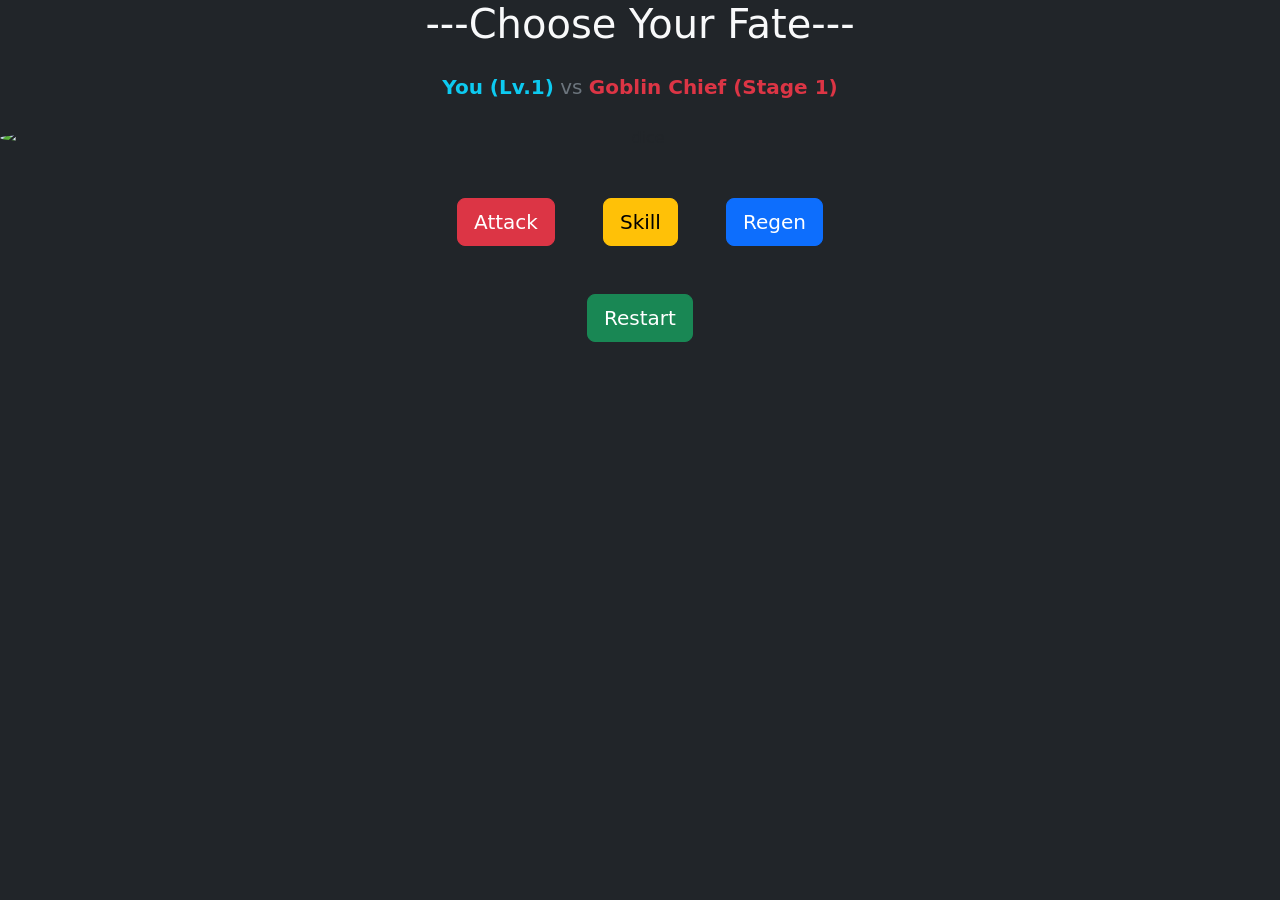
==== game.html @ 253d4042 "Added Landing page" ====
<!-- CopyCat Branch -->
<!DOCTYPE html>
<html lang="en">
<head>
    <meta charset="UTF-8">
    <meta name="viewport" content="width=device-width, initial-scale=1.0">
    <link href="https://cdn.jsdelivr.net/npm/bootstrap@5.3.8/dist/css/bootstrap.min.css" rel="stylesheet" integrity="sha384-sRIl4kxILFvY47J16cr9ZwB07vP4J8+LH7qKQnuqkuIAvNWLzeN8tE5YBujZqJLB" crossorigin="anonymous">
</head>
    <title>Dungeons and Dragons Game</title>
</head>
<body class="bg-dark">
    <div class="text-center">
    <h1 class="text-light mb-4">---Choose Your Fate---</h1>
    <p class="text-light fs-5 mb-4">
        <span class="fw-bold text-info" id="playerNameDisplay">You</span>
        <span class="text-secondary"> vs </span>
        <span class="fw-bold text-danger" id="enemyNameDisplay">Dragon</span>
    </p>

    <img src="https://i.pinimg.com/originals/91/a5/89/91a5892bcda478077dfd157d7f4f7794.gif"
        class="rounded-circle img-fluid mx-auto d-block" alt="dice"
        style="max-width: 100%; max-height: 70vh; width: auto; height: auto;">

    <div class="mt-5 d-flex justify-content-center gap-5">
        <button class="btn btn-danger btn-lg action-btn" onclick="action(1)">Attack</button>
        <button class="btn btn-warning btn-lg action-btn" onclick="action(2)">Skill</button>
        <button class="btn btn-primary btn-lg action-btn" onclick="action(3)">Regen</button>
    </div>
    <div class="mt-5">
         <button class="btn btn-success btn-lg action-btn" onclick="window.location.reload()">Restart</button>
    </div>
</div>

    <div class="modal fade" id="endGameModal" tabindex="-1" aria-labelledby="endGameModalLabel" aria-hidden="true">
        <div class="modal-dialog modal-dialog-centered">
            <div class="modal-content bg-dark text-light border border-secondary">
                <div class="modal-header border-secondary">
                    <h5 class="modal-title text-center" id="endGameModalLabel">Battle Result</h5>
                </div>
                <div class="modal-body text-center" id="endGameMessage"></div>
                <div class="modal-footer border-secondary">
                    <button type="button" class="btn btn-success" onclick="window.location.reload()">Play Again</button>
                </div>
            </div>
        </div>
    </div>

    <script src="https://cdn.jsdelivr.net/npm/bootstrap@5.3.8/dist/js/bootstrap.bundle.min.js"></script>
    <script src="./index.js"></script>
</body>
</html>
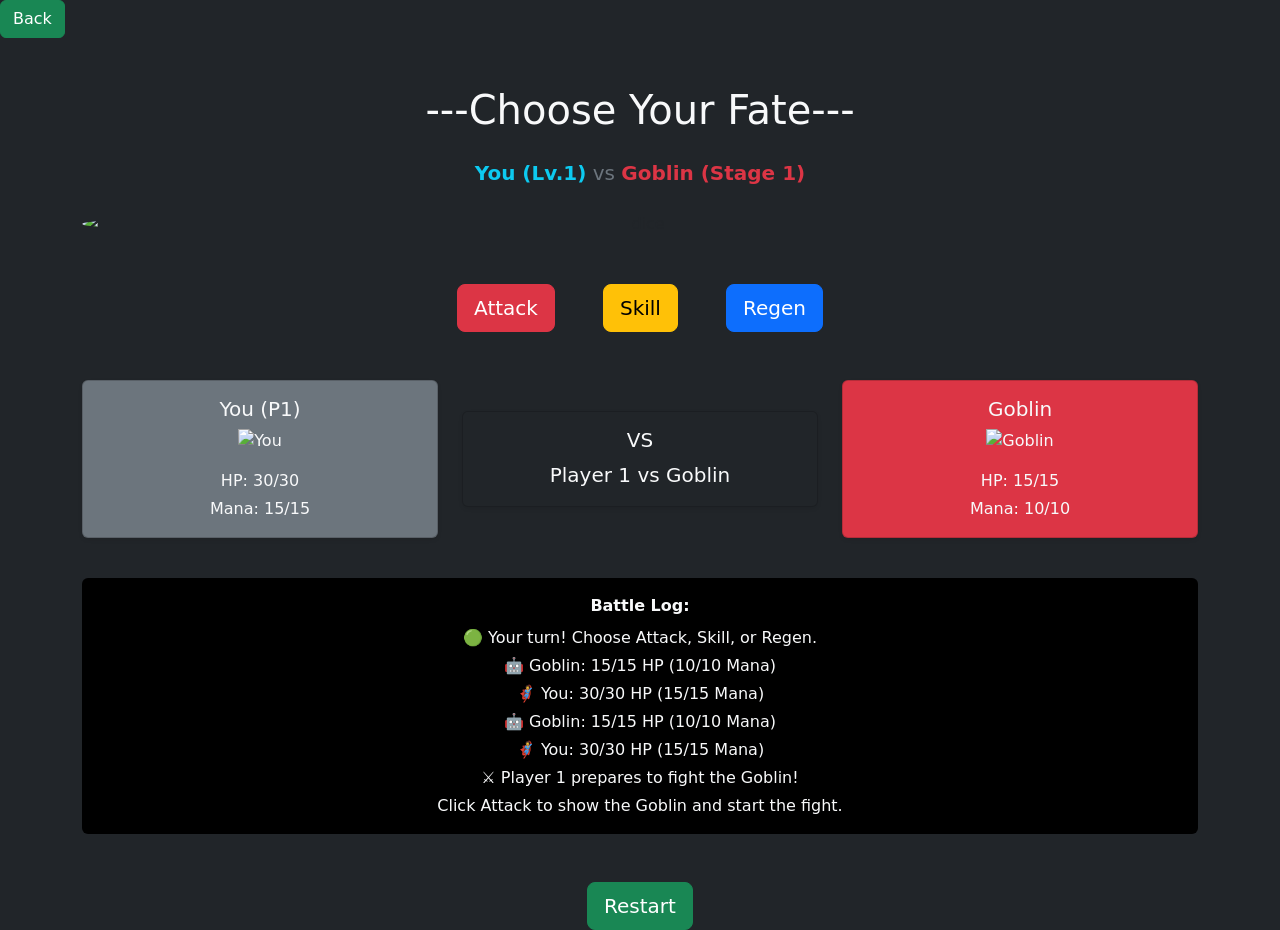
==== commit 8b7391d4: "added Status bos" ====
--- a/game.html
+++ b/game.html
@@ -5,10 +5,12 @@
     <meta charset="UTF-8">
     <meta name="viewport" content="width=device-width, initial-scale=1.0">
     <link href="https://cdn.jsdelivr.net/npm/bootstrap@5.3.8/dist/css/bootstrap.min.css" rel="stylesheet" integrity="sha384-sRIl4kxILFvY47J16cr9ZwB07vP4J8+LH7qKQnuqkuIAvNWLzeN8tE5YBujZqJLB" crossorigin="anonymous">
-</head>
     <title>Dungeons and Dragons Game</title>
 </head>
 <body class="bg-dark">
+    <button class="btn btn-success" onclick="window.history.back()">Back</button>
+
+    <section id="gameContainer" class="container mt-5">
     <div class="text-center">
     <h1 class="text-light mb-4">---Choose Your Fate---</h1>
     <p class="text-light fs-5 mb-4">
@@ -22,10 +24,48 @@
         style="max-width: 100%; max-height: 70vh; width: auto; height: auto;">
 
     <div class="mt-5 d-flex justify-content-center gap-5">
-        <button class="btn btn-danger btn-lg action-btn" onclick="action(1)">Attack</button>
+        <button class="btn btn-danger btn-lg action-btn" onclick="showBattleScene(); action(1)">Attack</button>
         <button class="btn btn-warning btn-lg action-btn" onclick="action(2)">Skill</button>
         <button class="btn btn-primary btn-lg action-btn" onclick="action(3)">Regen</button>
     </div>
+    <!-- battle scene -->
+
+    <div id="battleScene" class="row align-items-center justify-content-center mt-5 d-none">
+        <div class="col-md-4 mb-3">
+            <div class="card bg-secondary text-light shadow-sm">
+                <div class="card-body text-center">
+                    <h5 id="playerCardName" class="card-title">Player 1</h5>
+                    <img id="playerImage" src="https://img.icons8.com/office/256/ffffff/knight-helmet.png" class="img-fluid mb-3" alt="Player 1" style="max-height: 220px; object-fit: contain;">
+                    <p id="playerHp" class="mb-1">HP: 30/30</p>
+                    <p id="playerMana" class="mb-0">Mana: 15/15</p>
+                </div>
+            </div>
+        </div>
+        <div class="col-md-4 text-center mb-3">
+            <div class="card bg-dark text-light shadow-sm">
+                <div class="card-body">
+                    <h5 class="card-title">VS</h5>
+                    <p class="lead mb-0">Player 1 vs Goblin</p>
+                </div>
+            </div>
+        </div>
+        <div class="col-md-4 mb-3">
+            <div class="card bg-danger text-light shadow-sm">
+                <div class="card-body text-center">
+                    <h5 id="enemyCardName" class="card-title">Goblin</h5>
+                    <img id="enemyImage" src="https://img.icons8.com/color/256/000000/goblin.png" class="img-fluid mb-3" alt="Goblin" style="max-height: 220px; object-fit: contain;">
+                    <p id="enemyHp" class="mb-1">HP: 15/15</p>
+                    <p id="enemyMana" class="mb-0">Mana: 10/10</p>
+                </div>
+            </div>
+        </div>
+    </div>
+
+    <div id="battleLog" class="mt-4 p-3 bg-black text-light rounded" style="min-height:140px;">
+        <strong>Battle Log:</strong>
+        <div id="battleMessages" class="mt-2">Click Attack to show the Goblin and start the fight.</div>
+    </div>
+<!-- battle scene end -->
     <div class="mt-5">
          <button class="btn btn-success btn-lg action-btn" onclick="window.location.reload()">Restart</button>
     </div>
@@ -44,6 +84,7 @@
             </div>
         </div>
     </div>
+    </section>
 
     <script src="https://cdn.jsdelivr.net/npm/bootstrap@5.3.8/dist/js/bootstrap.bundle.min.js"></script>
     <script src="./index.js"></script>
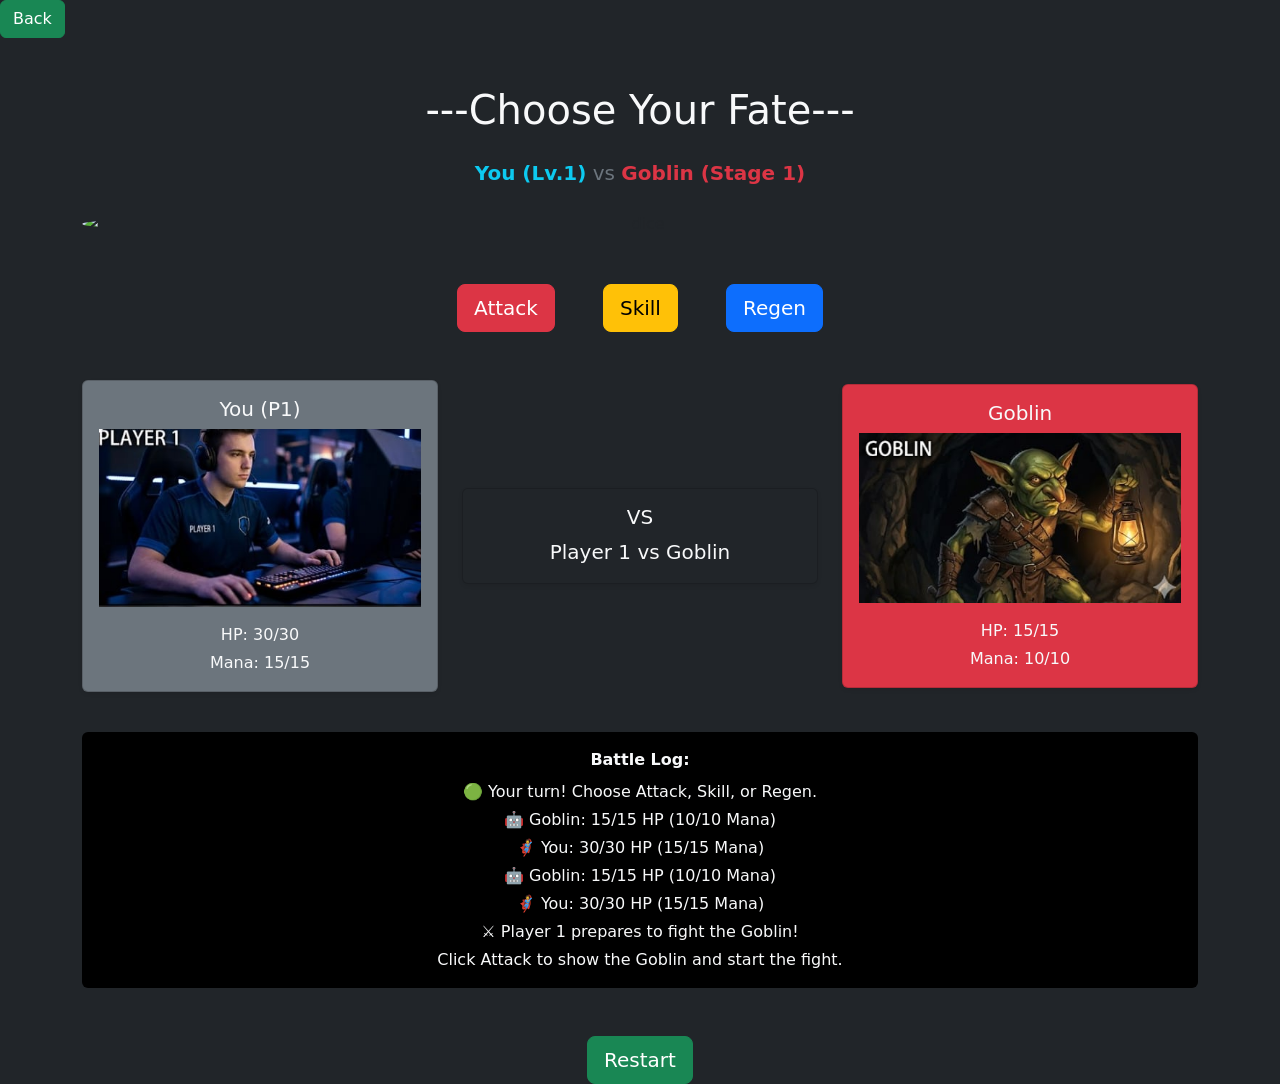
==== commit 17fe3191: "Added Character Images" ====
--- a/game.html
+++ b/game.html
@@ -35,7 +35,7 @@
             <div class="card bg-secondary text-light shadow-sm">
                 <div class="card-body text-center">
                     <h5 id="playerCardName" class="card-title">Player 1</h5>
-                    <img id="playerImage" src="https://img.icons8.com/office/256/ffffff/knight-helmet.png" class="img-fluid mb-3" alt="Player 1" style="max-height: 220px; object-fit: contain;">
+                    <img id="playerImage" src="./images/player.jpg" class="img-fluid mb-3" alt="Player 1" style="max-height: 220px; object-fit: contain;">
                     <p id="playerHp" class="mb-1">HP: 30/30</p>
                     <p id="playerMana" class="mb-0">Mana: 15/15</p>
                 </div>
@@ -53,7 +53,7 @@
             <div class="card bg-danger text-light shadow-sm">
                 <div class="card-body text-center">
                     <h5 id="enemyCardName" class="card-title">Goblin</h5>
-                    <img id="enemyImage" src="https://img.icons8.com/color/256/000000/goblin.png" class="img-fluid mb-3" alt="Goblin" style="max-height: 220px; object-fit: contain;">
+                    <img id="enemyImage" src="./images/goblin.jpg" class="img-fluid mb-3" alt="Goblin" style="max-height: 220px; object-fit: contain;">
                     <p id="enemyHp" class="mb-1">HP: 15/15</p>
                     <p id="enemyMana" class="mb-0">Mana: 10/10</p>
                 </div>
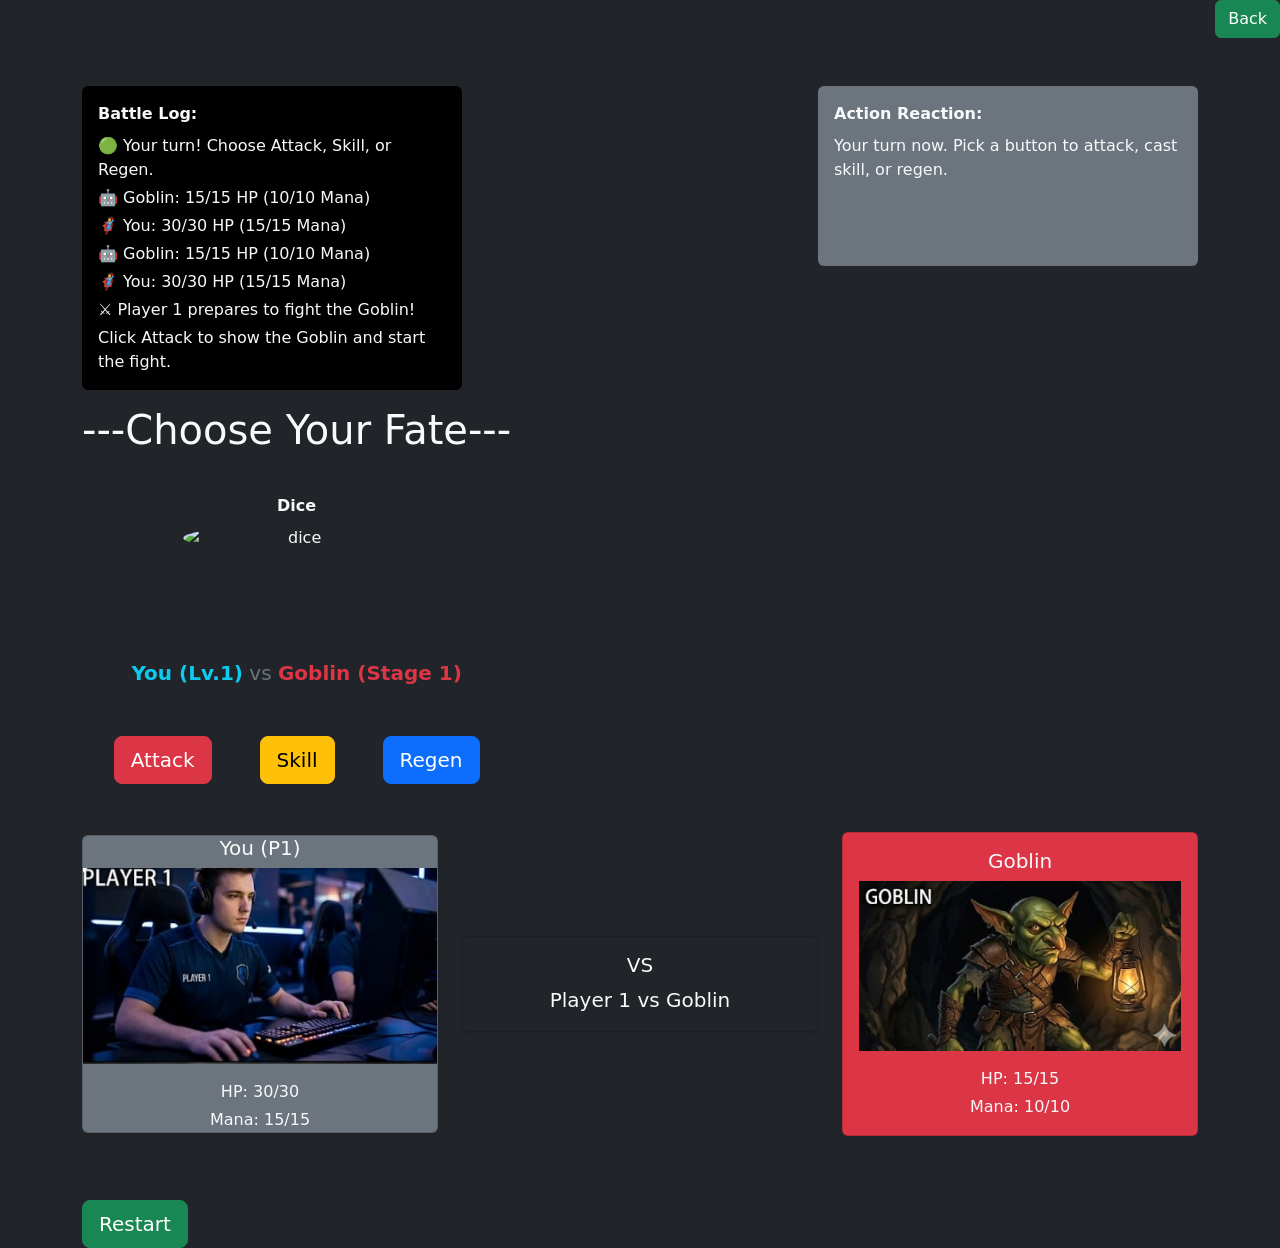
==== commit bf2bbf90: "Fixed position status box" ====
--- a/game.html
+++ b/game.html
@@ -8,32 +8,51 @@
     <title>Dungeons and Dragons Game</title>
 </head>
 <body class="bg-dark">
-    <button class="btn btn-success" onclick="window.history.back()">Back</button>
-
+    <div class="text-end">
+        <button class="btn btn-success text-end" onclick="window.history.back()">Back</button>
+    </div>
+<!-- start dice box -->
     <section id="gameContainer" class="container mt-5">
-    <div class="text-center">
+    <div id="battleHeader" class="d-flex justify-content-between align-items-start flex-wrap gap-3 mb-4">
+        <div id="battleLog" class="bg-black text-light rounded p-3 flex-fill" style="min-width:260px; max-width:380px; min-height:180px;">
+            <strong>Battle Log:</strong>
+            <div id="battleMessages" class="mt-2">Click Attack to show the Goblin and start the fight.</div>
+        </div>
+        <div id="actionReaction" class="bg-secondary text-light rounded p-3 flex-fill" style="min-width:260px; max-width:380px; min-height:180px;">
+            <strong>Action Reaction:</strong>
+            <div id="reactionMessages" class="mt-2">Waiting for your move...</div>
+        </div>
+         <div class="text-center">
     <h1 class="text-light mb-4">---Choose Your Fate---</h1>
+    <div class="bg-dark text-light rounded p-3 text-center mx-auto" style="min-width:220px; max-width:260px; min-height:180px;">
+            <strong>Dice</strong>
+            <img src="https://i.pinimg.com/originals/91/a5/89/91a5892bcda478077dfd157d7f4f7794.gif"
+                class="rounded-circle img-fluid mx-auto d-block mt-2"
+                alt="dice"
+                style="max-width: 100%; max-height: 160px; width: auto; height: auto;">
+        </div>
     <p class="text-light fs-5 mb-4">
         <span class="fw-bold text-info" id="playerNameDisplay">You</span>
         <span class="text-secondary"> vs </span>
         <span class="fw-bold text-danger" id="enemyNameDisplay">Dragon</span>
     </p>
 
-    <img src="https://i.pinimg.com/originals/91/a5/89/91a5892bcda478077dfd157d7f4f7794.gif"
-        class="rounded-circle img-fluid mx-auto d-block" alt="dice"
-        style="max-width: 100%; max-height: 70vh; width: auto; height: auto;">
-
     <div class="mt-5 d-flex justify-content-center gap-5">
         <button class="btn btn-danger btn-lg action-btn" onclick="showBattleScene(); action(1)">Attack</button>
         <button class="btn btn-warning btn-lg action-btn" onclick="action(2)">Skill</button>
         <button class="btn btn-primary btn-lg action-btn" onclick="action(3)">Regen</button>
     </div>
+    <!-- end dice box -->
+        </div>
+    </div>
+
+   
     <!-- battle scene -->
 
     <div id="battleScene" class="row align-items-center justify-content-center mt-5 d-none">
         <div class="col-md-4 mb-3">
             <div class="card bg-secondary text-light shadow-sm">
-                <div class="card-body text-center">
+                <div class=" text-center">
                     <h5 id="playerCardName" class="card-title">Player 1</h5>
                     <img id="playerImage" src="./images/player.jpg" class="img-fluid mb-3" alt="Player 1" style="max-height: 220px; object-fit: contain;">
                     <p id="playerHp" class="mb-1">HP: 30/30</p>
@@ -61,10 +80,6 @@
         </div>
     </div>
 
-    <div id="battleLog" class="mt-4 p-3 bg-black text-light rounded" style="min-height:140px;">
-        <strong>Battle Log:</strong>
-        <div id="battleMessages" class="mt-2">Click Attack to show the Goblin and start the fight.</div>
-    </div>
 <!-- battle scene end -->
     <div class="mt-5">
          <button class="btn btn-success btn-lg action-btn" onclick="window.location.reload()">Restart</button>
